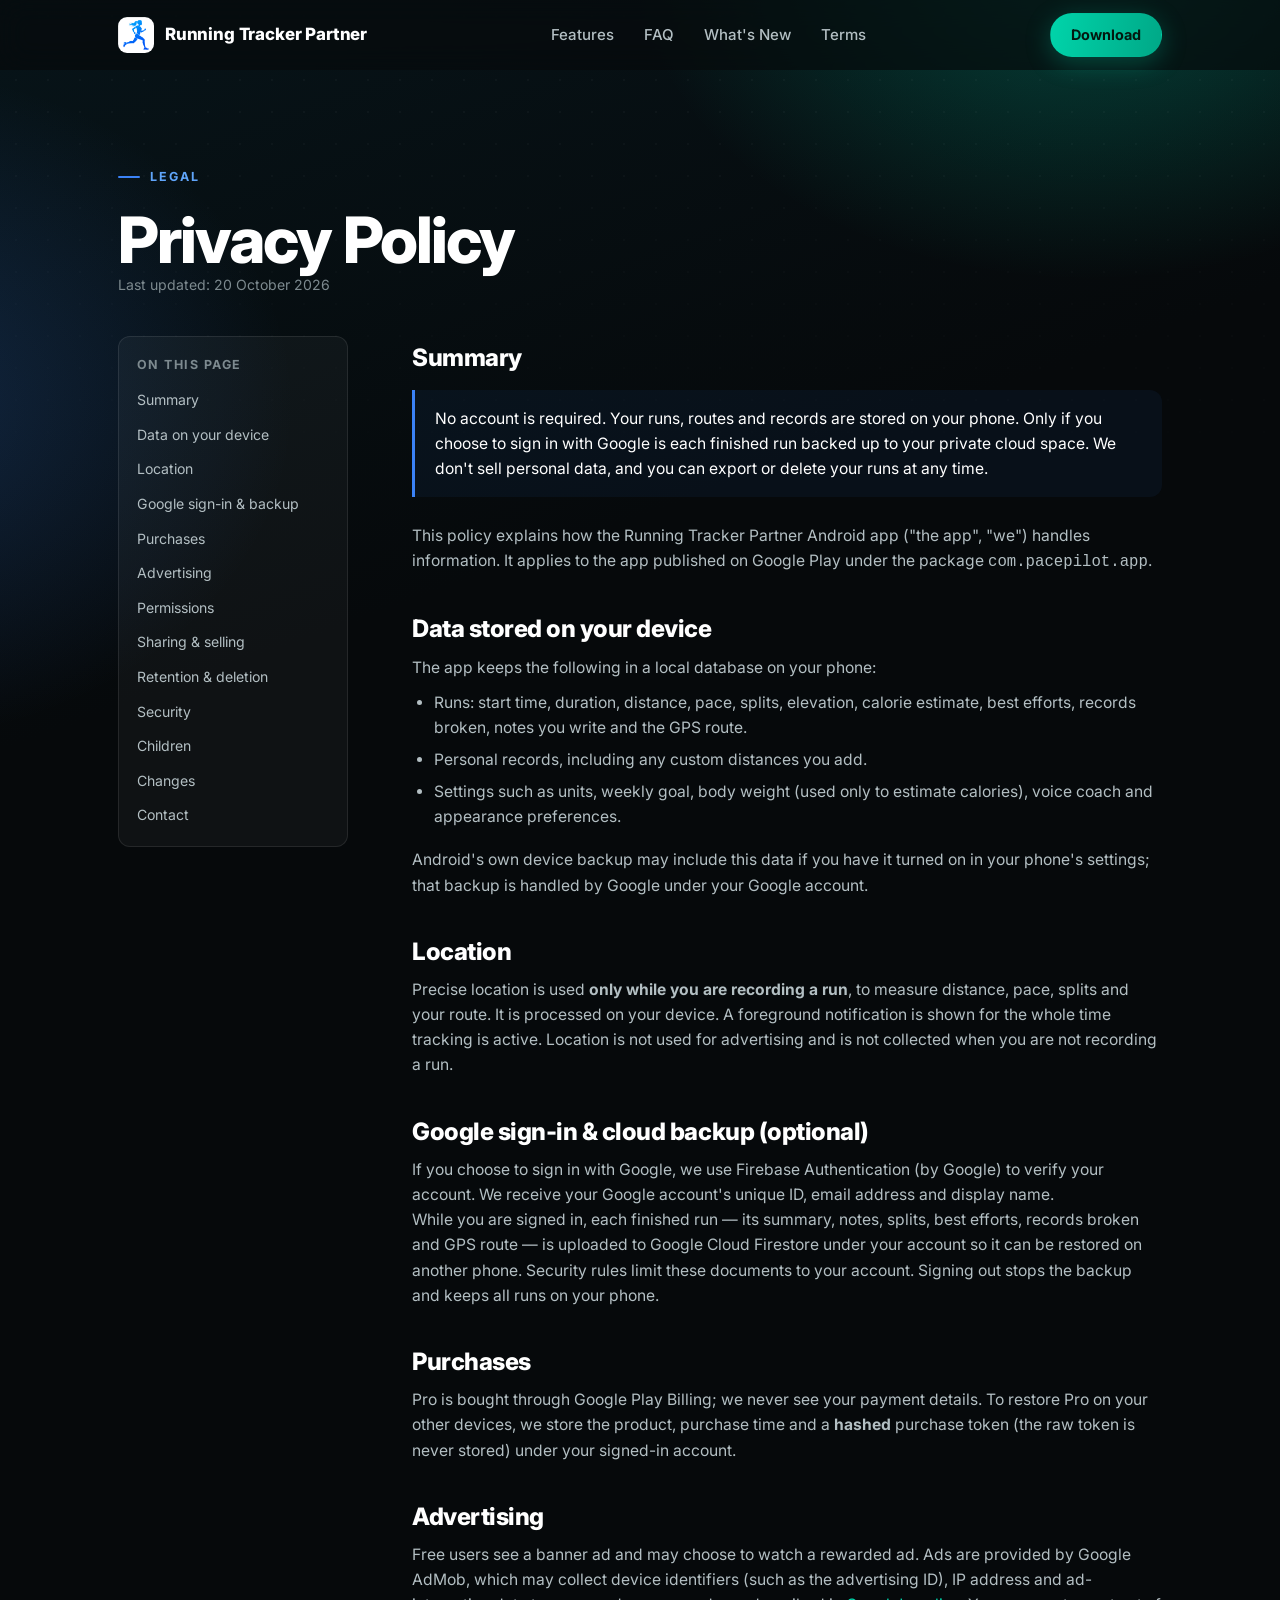
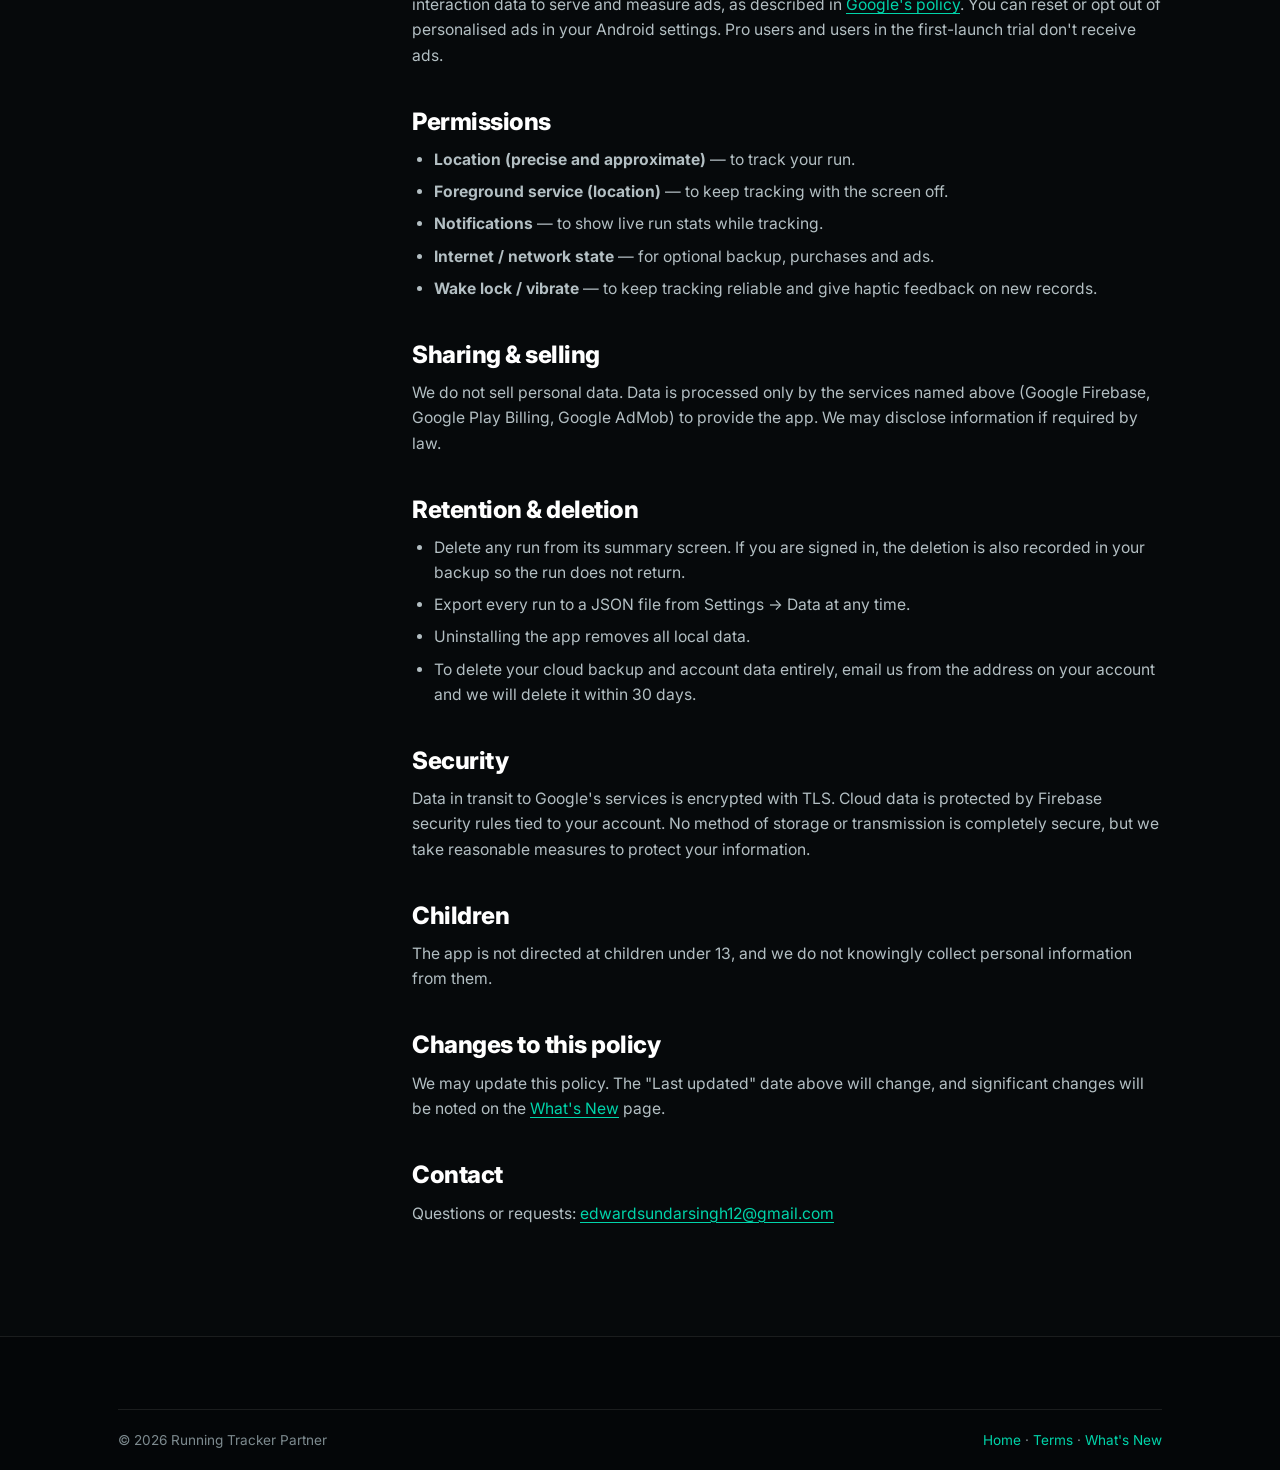
==== privacy.html @ bde1e21e "Add Running Tracker Partner website: home, what's new, privacy, terms Co-Authored-By: Claude Opus 5." ====
<!doctype html>
<html lang="en">
<head>
  <meta charset="utf-8">
  <meta name="viewport" content="width=device-width, initial-scale=1">
  <title>Privacy Policy — Running Tracker Partner</title>
  <meta name="description" content="How Running Tracker Partner handles your location, runs, account and advertising data.">
  <meta name="theme-color" content="#06090b">
  <meta property="og:title" content="Privacy Policy — Running Tracker Partner">
  <meta property="og:description" content="Runs stay on your phone. Cloud backup is optional. No data is sold.">
  <meta property="og:image" content="assets/app-1.jpg">
  <link rel="icon" href="assets/icon.png" type="image/png">
  <script>if (/[?&]inapp=1/.test(location.search)) document.documentElement.classList.add("inapp");</script>
  <link rel="preconnect" href="https://fonts.googleapis.com">
  <link rel="preconnect" href="https://fonts.gstatic.com" crossorigin>
  <link href="https://fonts.googleapis.com/css2?family=Inter:wght@400;500;600;700;800&display=swap" rel="stylesheet">
  <link rel="stylesheet" href="styles.css">
</head>
<body>

<header class="nav">
  <div class="container nav-inner">
    <a href="index.html" class="brand"><img src="assets/icon.png" alt="" width="36" height="36">Running Tracker Partner</a>
    <ul class="nav-links">
      <li><a href="index.html#features">Features</a></li>
      <li><a href="index.html#faq">FAQ</a></li>
      <li><a href="whats-new.html">What's New</a></li>
      <li><a href="terms.html">Terms</a></li>
    </ul>
    <div class="nav-cta">
      <a class="btn btn-primary btn-sm" href="https://play.google.com/store/apps/details?id=com.pacepilot.app" rel="noopener">Download</a>
      <button class="nav-toggle" aria-label="Open menu" aria-expanded="false">&#9776;</button>
    </div>
  </div>
</header>

<main>
  <section class="page-hero">
    <div class="container">
      <span class="eyebrow">Legal</span>
      <h1>Privacy Policy</h1>
      <p class="updated">Last updated: 20 October 2026</p>
    </div>
  </section>

  <div class="container legal-grid">
    <aside class="toc" aria-label="On this page">
      <h4>On this page</h4>
      <ul>
        <li><a href="#summary">Summary</a></li>
        <li><a href="#on-device">Data on your device</a></li>
        <li><a href="#location">Location</a></li>
        <li><a href="#account">Google sign-in &amp; backup</a></li>
        <li><a href="#purchases">Purchases</a></li>
        <li><a href="#ads">Advertising</a></li>
        <li><a href="#permissions">Permissions</a></li>
        <li><a href="#sharing">Sharing &amp; selling</a></li>
        <li><a href="#retention">Retention &amp; deletion</a></li>
        <li><a href="#security">Security</a></li>
        <li><a href="#children">Children</a></li>
        <li><a href="#changes">Changes</a></li>
        <li><a href="#contact">Contact</a></li>
      </ul>
    </aside>

    <article class="prose">
      <h2 id="summary">Summary</h2>
      <div class="callout">
        <p>No account is required. Your runs, routes and records are stored on your phone. Only if you choose to sign in with Google is each finished run backed up to your private cloud space. We don't sell personal data, and you can export or delete your runs at any time.</p>
      </div>
      <p>This policy explains how the Running Tracker Partner Android app ("the app", "we") handles information. It applies to the app published on Google Play under the package <code>com.pacepilot.app</code>.</p>

      <h2 id="on-device">Data stored on your device</h2>
      <p>The app keeps the following in a local database on your phone:</p>
      <ul>
        <li>Runs: start time, duration, distance, pace, splits, elevation, calorie estimate, best efforts, records broken, notes you write and the GPS route.</li>
        <li>Personal records, including any custom distances you add.</li>
        <li>Settings such as units, weekly goal, body weight (used only to estimate calories), voice coach and appearance preferences.</li>
      </ul>
      <p>Android's own device backup may include this data if you have it turned on in your phone's settings; that backup is handled by Google under your Google account.</p>

      <h2 id="location">Location</h2>
      <p>Precise location is used <b>only while you are recording a run</b>, to measure distance, pace, splits and your route. It is processed on your device. A foreground notification is shown for the whole time tracking is active. Location is not used for advertising and is not collected when you are not recording a run.</p>

      <h2 id="account">Google sign-in &amp; cloud backup (optional)</h2>
      <p>If you choose to sign in with Google, we use Firebase Authentication (by Google) to verify your account. We receive your Google account's unique ID, email address and display name.</p>
      <p>While you are signed in, each finished run — its summary, notes, splits, best efforts, records broken and GPS route — is uploaded to Google Cloud Firestore under your account so it can be restored on another phone. Security rules limit these documents to your account. Signing out stops the backup and keeps all runs on your phone.</p>

      <h2 id="purchases">Purchases</h2>
      <p>Pro is bought through Google Play Billing; we never see your payment details. To restore Pro on your other devices, we store the product, purchase time and a <b>hashed</b> purchase token (the raw token is never stored) under your signed-in account.</p>

      <h2 id="ads">Advertising</h2>
      <p>Free users see a banner ad and may choose to watch a rewarded ad. Ads are provided by Google AdMob, which may collect device identifiers (such as the advertising ID), IP address and ad-interaction data to serve and measure ads, as described in <a href="https://policies.google.com/technologies/partner-sites" rel="noopener">Google's policy</a>. You can reset or opt out of personalised ads in your Android settings. Pro users and users in the first-launch trial don't receive ads.</p>

      <h2 id="permissions">Permissions</h2>
      <ul>
        <li><b>Location (precise and approximate)</b> — to track your run.</li>
        <li><b>Foreground service (location)</b> — to keep tracking with the screen off.</li>
        <li><b>Notifications</b> — to show live run stats while tracking.</li>
        <li><b>Internet / network state</b> — for optional backup, purchases and ads.</li>
        <li><b>Wake lock / vibrate</b> — to keep tracking reliable and give haptic feedback on new records.</li>
      </ul>

      <h2 id="sharing">Sharing &amp; selling</h2>
      <p>We do not sell personal data. Data is processed only by the services named above (Google Firebase, Google Play Billing, Google AdMob) to provide the app. We may disclose information if required by law.</p>

      <h2 id="retention">Retention &amp; deletion</h2>
      <ul>
        <li>Delete any run from its summary screen. If you are signed in, the deletion is also recorded in your backup so the run does not return.</li>
        <li>Export every run to a JSON file from Settings → Data at any time.</li>
        <li>Uninstalling the app removes all local data.</li>
        <li>To delete your cloud backup and account data entirely, email us from the address on your account and we will delete it within 30 days.</li>
      </ul>

      <h2 id="security">Security</h2>
      <p>Data in transit to Google's services is encrypted with TLS. Cloud data is protected by Firebase security rules tied to your account. No method of storage or transmission is completely secure, but we take reasonable measures to protect your information.</p>

      <h2 id="children">Children</h2>
      <p>The app is not directed at children under 13, and we do not knowingly collect personal information from them.</p>

      <h2 id="changes">Changes to this policy</h2>
      <p>We may update this policy. The "Last updated" date above will change, and significant changes will be noted on the <a href="whats-new.html">What's New</a> page.</p>

      <h2 id="contact">Contact</h2>
      <p>Questions or requests: <a href="mailto:edwardsundarsingh12@gmail.com">edwardsundarsingh12@gmail.com</a></p>
    </article>
  </div>
</main>

<footer>
  <div class="container">
    <div class="foot-bottom">
      <span>&copy; <span data-year>2026</span> Running Tracker Partner</span>
      <span><a href="index.html">Home</a> · <a href="terms.html">Terms</a> · <a href="whats-new.html">What's New</a></span>
    </div>
  </div>
</footer>

<script src="app.js"></script>
</body>
</html>
---- styles.css ----
/* ============================================================
   Running Tracker Partner (PacePilot) — marketing site
   Dark theme · Golden (#00D4AA) primary · Royal purple (#3B82F6) accent
   ============================================================ */

:root {
  --bg: #06090b;
  --bg-2: #071419;
  --card: rgba(255, 255, 255, 0.04);
  --card-hover: rgba(255, 255, 255, 0.06);
  --border: rgba(255, 255, 255, 0.09);
  --border-hover: rgba(255, 255, 255, 0.16);

  --text: #ffffff;
  --muted: #b3bfc3;
  --faint: #7d8a8f;

  --primary: #00D4AA;
  --primary-deep: #00A887;
  --accent: #3B82F6;
  --accent-soft: #60A5FA;

  --glow-primary: rgba(0, 212, 170, 0.28);
  --glow-accent: rgba(59, 130, 246, 0.22);

  --radius: 18px;
  --radius-sm: 12px;
  --radius-lg: 28px;
  --maxw: 1140px;
  --gutter: clamp(20px, 5vw, 48px);
  --nav-h: 70px;
  --ease: cubic-bezier(0.22, 1, 0.36, 1);
}

* { margin: 0; padding: 0; box-sizing: border-box; }

html { scroll-behavior: smooth; }

body {
  font-family: "Inter", -apple-system, BlinkMacSystemFont, "Segoe UI", Roboto, sans-serif;
  background: var(--bg);
  color: var(--text);
  line-height: 1.6;
  overflow-x: hidden;
}

/* Ambient background: two brand glows over a dark gradient + faint dot grid */
body::before {
  content: "";
  position: fixed;
  inset: 0;
  z-index: -2;
  background:
    radial-gradient(700px 500px at 85% -5%, var(--glow-primary), transparent 65%),
    radial-gradient(650px 520px at -10% 45%, var(--glow-accent), transparent 65%),
    linear-gradient(160deg, var(--bg-2), var(--bg) 55%);
}
body::after {
  content: "";
  position: fixed;
  inset: 0;
  z-index: -1;
  background-image: radial-gradient(rgba(255, 255, 255, 0.055) 1px, transparent 1px);
  background-size: 32px 32px;
  -webkit-mask-image: linear-gradient(to bottom, rgba(0,0,0,.7), transparent 60%);
  mask-image: linear-gradient(to bottom, rgba(0,0,0,.7), transparent 60%);
  pointer-events: none;
}

img { max-width: 100%; display: block; }
a { color: var(--primary); text-decoration: none; }
a:focus-visible, button:focus-visible, summary:focus-visible {
  outline: 2px solid var(--accent);
  outline-offset: 3px;
  border-radius: 4px;
}

.container { max-width: var(--maxw); margin-inline: auto; padding-inline: var(--gutter); }

section { padding-block: clamp(64px, 9vw, 120px); }

/* ---------- Typography ---------- */
h1 {
  font-size: clamp(2.3rem, 6vw, 4rem);
  font-weight: 800;
  letter-spacing: -0.03em;
  line-height: 1.08;
}
h2 {
  font-size: clamp(1.9rem, 4.5vw, 2.9rem);
  font-weight: 800;
  letter-spacing: -0.02em;
  line-height: 1.15;
  margin-bottom: 14px;
}
h3 { font-size: 1.12rem; font-weight: 700; }
.lead {
  font-size: clamp(1.05rem, 2vw, 1.22rem);
  color: var(--muted);
  max-width: 640px;
}
.grad {
  background: linear-gradient(100deg, var(--primary), var(--accent-soft));
  -webkit-background-clip: text;
  background-clip: text;
  color: transparent;
}
.eyebrow {
  display: inline-flex;
  align-items: center;
  gap: 10px;
  text-transform: uppercase;
  font-size: 0.78rem;
  font-weight: 700;
  letter-spacing: 0.16em;
  color: var(--accent-soft);
  margin-bottom: 18px;
}
.eyebrow::before {
  content: "";
  width: 22px;
  height: 2px;
  background: var(--accent);
  border-radius: 2px;
}
.section-head { max-width: 720px; margin-bottom: clamp(28px, 5vw, 56px); }

/* ---------- Nav ---------- */
.nav {
  position: sticky;
  top: 0;
  z-index: 50;
  height: var(--nav-h);
  backdrop-filter: blur(14px);
  -webkit-backdrop-filter: blur(14px);
  background: rgba(6, 10, 12, 0.7);
  border-bottom: 1px solid transparent;
  transition: border-color 0.3s var(--ease), box-shadow 0.3s var(--ease);
}
.nav.scrolled {
  border-bottom-color: var(--border);
  box-shadow: 0 8px 30px rgba(0, 0, 0, 0.45);
}
.nav-inner {
  height: var(--nav-h);
  display: flex;
  align-items: center;
  justify-content: space-between;
  gap: 18px;
}
.brand {
  display: flex;
  align-items: center;
  gap: 11px;
  font-weight: 800;
  font-size: 1.06rem;
  color: var(--text);
  letter-spacing: -0.01em;
}
.brand img { width: 36px; height: 36px; border-radius: 9px; }
.nav-links {
  display: flex;
  gap: clamp(14px, 2.4vw, 30px);
  list-style: none;
}
.nav-links a {
  color: var(--muted);
  font-size: 0.94rem;
  font-weight: 500;
  transition: color 0.2s;
}
.nav-links a:hover { color: var(--text); }
.nav-cta { display: flex; align-items: center; gap: 12px; }

.nav-toggle {
  display: none;
  background: none;
  border: 1px solid var(--border);
  border-radius: 10px;
  width: 42px;
  height: 42px;
  cursor: pointer;
  color: var(--text);
  font-size: 1.2rem;
  line-height: 1;
}

/* ---------- Buttons ---------- */
.btn {
  display: inline-flex;
  align-items: center;
  justify-content: center;
  gap: 9px;
  padding: 13px 26px;
  border-radius: 999px;
  font-weight: 700;
  font-size: 0.98rem;
  border: 1px solid transparent;
  cursor: pointer;
  transition: transform 0.25s var(--ease), box-shadow 0.25s var(--ease), background 0.25s;
}
.btn-primary {
  background: linear-gradient(100deg, var(--primary), var(--primary-deep));
  color: #03170f;
  box-shadow: 0 6px 26px var(--glow-primary);
}
.btn-primary:hover {
  transform: translateY(-2px);
  box-shadow: 0 10px 40px rgba(0, 212, 170, 0.42);
}
.btn-ghost {
  background: var(--card);
  border-color: var(--border);
  color: var(--text);
}
.btn-ghost:hover { background: var(--card-hover); border-color: var(--border-hover); }
.btn-sm { padding: 9px 20px; font-size: 0.9rem; }

.store-badges { display: flex; flex-wrap: wrap; gap: 14px; align-items: center; }
.store-badges img { height: 56px; width: auto; transition: transform 0.25s var(--ease); }
.store-badges a:hover img { transform: translateY(-2px); }

/* ---------- Hero ---------- */
.hero {
  padding-block: clamp(56px, 8vw, 110px) clamp(70px, 9vw, 130px);
}
.hero-grid {
  display: grid;
  grid-template-columns: 1.05fr 0.95fr;
  gap: clamp(32px, 5vw, 64px);
  align-items: center;
}
.hero-copy .app-badge {
  display: inline-flex;
  align-items: center;
  gap: 10px;
  padding: 7px 15px 7px 8px;
  border: 1px solid var(--border);
  border-radius: 999px;
  background: var(--card);
  font-size: 0.85rem;
  font-weight: 600;
  color: var(--muted);
  margin-bottom: 24px;
}
.hero-copy .app-badge img { width: 26px; height: 26px; border-radius: 7px; }
.hero-copy .lead { margin: 22px 0 30px; }
.hero-actions { display: flex; flex-wrap: wrap; gap: 16px; align-items: center; margin-bottom: 38px; }

.stats {
  display: flex;
  gap: clamp(22px, 4vw, 48px);
  flex-wrap: wrap;
}
.stat b {
  display: block;
  font-size: 1.5rem;
  font-weight: 800;
  letter-spacing: -0.02em;
  color: var(--primary);
}
.stat span { font-size: 0.85rem; color: var(--faint); }

/* Phone mockups */
.hero-visual { position: relative; display: flex; justify-content: center; min-height: 420px; }
.hero-visual::after {
  content: "";
  position: absolute;
  inset: 8% 4%;
  background: radial-gradient(closest-side, var(--glow-primary), transparent 72%);
  filter: blur(30px);
  z-index: -1;
}
.phone {
  width: clamp(190px, 22vw, 260px);
  border-radius: 30px;
  border: 1px solid var(--border-hover);
  box-shadow: 0 24px 70px rgba(0, 0, 0, 0.65);
  background: #000;
  overflow: hidden;
}
.phone img { width: 100%; height: auto; }
.phone.front {
  position: relative;
  z-index: 2;
  animation: float 6s ease-in-out infinite;
}
.phone.behind {
  position: absolute;
  top: 7%;
  opacity: 0.55;
  filter: saturate(0.85) brightness(0.8);
}
.phone.behind.left { transform: rotate(-9deg) translateX(-72%); }
.phone.behind.right { transform: rotate(9deg) translateX(72%); }

@keyframes float {
  0%, 100% { transform: translateY(0); }
  50% { transform: translateY(-16px); }
}

/* ---------- Feature cards ---------- */
.cards {
  display: grid;
  grid-template-columns: repeat(auto-fit, minmax(248px, 1fr));
  gap: 18px;
}
.card {
  background: var(--card);
  border: 1px solid var(--border);
  border-radius: var(--radius);
  padding: 26px 24px;
  transition: background 0.3s, border-color 0.3s, transform 0.3s var(--ease);
}
.card:hover {
  background: var(--card-hover);
  border-color: var(--border-hover);
  transform: translateY(-4px);
}
.card .icon {
  width: 46px;
  height: 46px;
  border-radius: 13px;
  display: grid;
  place-items: center;
  margin-bottom: 18px;
  background: linear-gradient(135deg, rgba(0, 212, 170, 0.22), rgba(0, 168, 135, 0.1));
  color: var(--primary);
}
.card:nth-child(even) .icon {
  background: linear-gradient(135deg, rgba(59, 130, 246, 0.16), rgba(59, 130, 246, 0.05));
  color: var(--accent-soft);
}
.card .icon svg { width: 24px; height: 24px; }
.card p { color: var(--muted); font-size: 0.95rem; margin-top: 8px; }

/* ---------- Workflow ---------- */
.steps { counter-reset: step; display: grid; gap: 16px; max-width: 780px; }
.step {
  counter-increment: step;
  display: flex;
  gap: 20px;
  align-items: flex-start;
  background: var(--card);
  border: 1px solid var(--border);
  border-radius: var(--radius);
  padding: 22px 24px;
}
.step::before {
  content: counter(step, decimal-leading-zero);
  font-weight: 800;
  font-size: 1.05rem;
  color: var(--accent-soft);
  border: 1px solid rgba(59, 130, 246, 0.35);
  background: rgba(59, 130, 246, 0.07);
  border-radius: 11px;
  min-width: 44px;
  height: 44px;
  display: grid;
  place-items: center;
}
.step p { color: var(--muted); font-size: 0.95rem; margin-top: 4px; }

/* ---------- Benefits ---------- */
.benefits {
  display: grid;
  grid-template-columns: repeat(auto-fit, minmax(280px, 1fr));
  gap: 14px 28px;
}
.benefit {
  display: flex;
  gap: 14px;
  align-items: flex-start;
  padding: 14px 4px;
}
.benefit .check {
  flex: none;
  width: 26px;
  height: 26px;
  margin-top: 2px;
  border-radius: 999px;
  display: grid;
  place-items: center;
  background: rgba(59, 130, 246, 0.1);
  color: var(--accent-soft);
}
.benefit .check svg { width: 15px; height: 15px; }
.benefit p { color: var(--muted); font-size: 0.94rem; margin-top: 2px; }

/* ---------- Screenshots carousel ---------- */
.carousel-wrap { position: relative; }
.carousel {
  display: flex;
  gap: 22px;
  overflow-x: auto;
  scroll-snap-type: x mandatory;
  padding: 10px 4px 26px;
  scrollbar-width: thin;
  scrollbar-color: var(--primary-deep) transparent;
}
.shot {
  flex: 0 0 auto;
  width: clamp(220px, 26vw, 290px);
  scroll-snap-align: start;
}
.shot .phone { width: 100%; animation: none; }
.shot figcaption {
  margin-top: 12px;
  text-align: center;
  font-size: 0.88rem;
  color: var(--faint);
}
.car-btns { display: flex; gap: 10px; justify-content: flex-end; margin-top: 6px; }
.car-btn {
  width: 46px;
  height: 46px;
  border-radius: 999px;
  border: 1px solid var(--border);
  background: var(--card);
  color: var(--text);
  font-size: 1.15rem;
  cursor: pointer;
  transition: background 0.2s, border-color 0.2s;
}
.car-btn:hover { background: var(--card-hover); border-color: var(--border-hover); }

/* ---------- FAQ ---------- */
.faq { max-width: 780px; }
.faq details {
  background: var(--card);
  border: 1px solid var(--border);
  border-radius: var(--radius-sm);
  margin-bottom: 12px;
  overflow: hidden;
}
.faq summary {
  list-style: none;
  cursor: pointer;
  display: flex;
  justify-content: space-between;
  align-items: center;
  gap: 16px;
  padding: 18px 20px;
  font-weight: 600;
}
.faq summary::-webkit-details-marker { display: none; }
.faq .plus {
  flex: none;
  position: relative;
  width: 18px;
  height: 18px;
  color: var(--primary);
}
.faq .plus::before,
.faq .plus::after {
  content: "";
  position: absolute;
  inset: 0;
  margin: auto;
  background: currentColor;
  border-radius: 2px;
  transition: transform 0.3s var(--ease);
}
.faq .plus::before { width: 16px; height: 2px; }
.faq .plus::after { width: 2px; height: 16px; }
.faq details[open] .plus::after { transform: rotate(90deg); }
.faq details p { padding: 0 20px 20px; color: var(--muted); font-size: 0.95rem; }

/* ---------- CTA band ---------- */
.cta-band {
  position: relative;
  overflow: hidden;
  border-radius: var(--radius-lg);
  border: 1px solid rgba(0, 212, 170, 0.3);
  background: linear-gradient(120deg, rgba(0, 212, 170, 0.13), rgba(59, 130, 246, 0.07));
  padding: clamp(44px, 7vw, 80px) clamp(24px, 6vw, 72px);
  text-align: center;
}
.cta-band::after {
  content: "";
  position: absolute;
  inset: -40%;
  background: radial-gradient(closest-side, var(--glow-primary), transparent 70%);
  filter: blur(48px);
  z-index: -1;
}
.cta-band .lead { margin: 12px auto 30px; }
.cta-band .store-badges { justify-content: center; }

/* ---------- Footer ---------- */
footer {
  border-top: 1px solid var(--border);
  padding: clamp(44px, 6vw, 72px) 0 0;
  background: rgba(0, 0, 0, 0.25);
}
.foot-grid {
  display: grid;
  grid-template-columns: 1.4fr 1fr 1fr;
  gap: clamp(28px, 5vw, 64px);
  padding-bottom: 44px;
}
.foot-grid h4 {
  font-size: 0.82rem;
  text-transform: uppercase;
  letter-spacing: 0.12em;
  color: var(--faint);
  margin-bottom: 16px;
}
.foot-grid ul { list-style: none; display: grid; gap: 10px; }
.foot-grid a { color: var(--muted); font-size: 0.94rem; }
.foot-grid a:hover { color: var(--text); }
.foot-brand p { color: var(--faint); font-size: 0.92rem; max-width: 320px; margin: 14px 0 20px; }
.foot-bottom {
  border-top: 1px solid var(--border);
  padding: 20px 0;
  display: flex;
  flex-wrap: wrap;
  gap: 10px;
  justify-content: space-between;
  color: var(--faint);
  font-size: 0.85rem;
}

/* ---------- Legal pages ---------- */
.page-hero { padding-block: clamp(48px, 7vw, 90px) clamp(24px, 4vw, 40px); }
.legal-grid {
  display: grid;
  grid-template-columns: 230px 1fr;
  gap: clamp(28px, 5vw, 64px);
  align-items: start;
  padding-bottom: clamp(64px, 9vw, 110px);
}
.toc {
  position: sticky;
  top: calc(var(--nav-h) + 24px);
  border: 1px solid var(--border);
  border-radius: var(--radius-sm);
  background: var(--card);
  padding: 18px;
}
.toc h4 {
  font-size: 0.78rem;
  text-transform: uppercase;
  letter-spacing: 0.12em;
  color: var(--faint);
  margin-bottom: 12px;
}
.toc ul { list-style: none; display: grid; gap: 9px; }
.toc a { color: var(--muted); font-size: 0.88rem; }
.toc a:hover { color: var(--primary); }
.prose { max-width: 820px; }
.prose h2 { font-size: 1.5rem; margin: 40px 0 12px; scroll-margin-top: calc(var(--nav-h) + 20px); }
.prose h2:first-of-type { margin-top: 8px; }
.prose p, .prose li { color: var(--muted); font-size: 0.98rem; }
.prose ul { padding-left: 22px; margin: 10px 0 18px; }
.prose li { margin-bottom: 7px; }
.prose a { text-decoration: underline; text-underline-offset: 3px; }
.callout {
  border-left: 3px solid var(--accent);
  background: rgba(59, 130, 246, 0.06);
  border-radius: 0 var(--radius-sm) var(--radius-sm) 0;
  padding: 16px 20px;
  margin: 18px 0 26px;
}
.callout p { color: var(--text); }
.updated { color: var(--faint); font-size: 0.88rem; }

/* ---------- Changelog ---------- */
.log-search {
  width: 100%;
  max-width: 420px;
  padding: 13px 18px;
  border-radius: 999px;
  border: 1px solid var(--border);
  background: var(--card);
  color: var(--text);
  font-size: 0.95rem;
  margin-bottom: 40px;
}
.log-search::placeholder { color: var(--faint); }
.log-search:focus { outline: 2px solid var(--primary-deep); }

.timeline { position: relative; max-width: 820px; padding-left: 34px; }
.timeline::before {
  content: "";
  position: absolute;
  left: 8px;
  top: 6px;
  bottom: 6px;
  width: 2px;
  background: linear-gradient(to bottom, var(--primary), rgba(59, 130, 246, 0.35));
  border-radius: 2px;
}
.release { position: relative; margin-bottom: 38px; }
.release::before {
  content: "";
  position: absolute;
  left: -33px;
  top: 8px;
  width: 16px;
  height: 16px;
  border-radius: 999px;
  background: var(--primary);
  box-shadow: 0 0 0 5px rgba(0, 212, 170, 0.14);
}
.release.feature::before {
  background: var(--accent);
  box-shadow: 0 0 0 5px rgba(59, 130, 246, 0.14);
}
.release-head {
  display: flex;
  flex-wrap: wrap;
  align-items: center;
  gap: 12px;
  margin-bottom: 12px;
}
.release-head h3 { font-size: 1.25rem; }
.tag {
  font-size: 0.72rem;
  font-weight: 700;
  letter-spacing: 0.08em;
  text-transform: uppercase;
  padding: 4px 11px;
  border-radius: 999px;
}
.tag.new { background: rgba(59, 130, 246, 0.12); color: var(--accent-soft); }
.tag.improved { background: rgba(0, 212, 170, 0.14); color: var(--primary); }
.tag.fixed { background: rgba(255, 255, 255, 0.08); color: var(--muted); }
.release-date { color: var(--faint); font-size: 0.88rem; }
.release-body {
  background: var(--card);
  border: 1px solid var(--border);
  border-radius: var(--radius);
  padding: 22px 24px;
}
.release-body ul { list-style: disc; padding-left: 20px; display: grid; gap: 8px; }
.release-body li { color: var(--muted); font-size: 0.95rem; }
.release-body li b { color: var(--text); font-weight: 600; }
.no-results { display: none; color: var(--faint); padding: 18px 0; }

/* ---------- Reveal on scroll ---------- */
.reveal { opacity: 0; transform: translateY(26px); transition: opacity 0.7s var(--ease), transform 0.7s var(--ease); }
.reveal.in { opacity: 1; transform: none; }
.d1 { transition-delay: 0.08s; }
.d2 { transition-delay: 0.16s; }
.d3 { transition-delay: 0.24s; }

@media (prefers-reduced-motion: reduce) {
  html { scroll-behavior: auto; }
  .reveal { opacity: 1; transform: none; transition: none; }
  .phone.front { animation: none; }
  * { transition-duration: 0.01ms !important; animation-duration: 0.01ms !important; }
}

/* ---------- Responsive ---------- */
@media (max-width: 960px) {
  .hero-grid { grid-template-columns: 1fr; }
  .hero-visual { min-height: 380px; margin-top: 14px; }
  .phone.behind.left { transform: rotate(-9deg) translateX(-58%); }
  .phone.behind.right { transform: rotate(9deg) translateX(58%); }
  .foot-grid { grid-template-columns: 1fr 1fr; }
}

@media (max-width: 820px) {
  .nav-links {
    position: absolute;
    top: var(--nav-h);
    left: 0;
    right: 0;
    flex-direction: column;
    gap: 0;
    background: rgba(6, 10, 12, 0.97);
    border-bottom: 1px solid var(--border);
    display: none;
    padding: 10px 0;
  }
  .nav-links.open { display: flex; }
  .nav-links a { display: block; padding: 13px var(--gutter); }
  .nav-toggle { display: block; }
  .legal-grid { grid-template-columns: 1fr; }
  .toc { display: none; }
}

@media (max-width: 480px) {
  .foot-grid { grid-template-columns: 1fr; }
  .stats { gap: 18px; }
  .store-badges img { height: 50px; }
}

/* ---------- In-app WebView mode (?inapp=1): the app supplies its own top bar ---------- */
.inapp .nav,
.inapp footer { display: none; }
.inapp .page-hero { padding-top: 28px; }
.inapp .toc { top: 24px; }
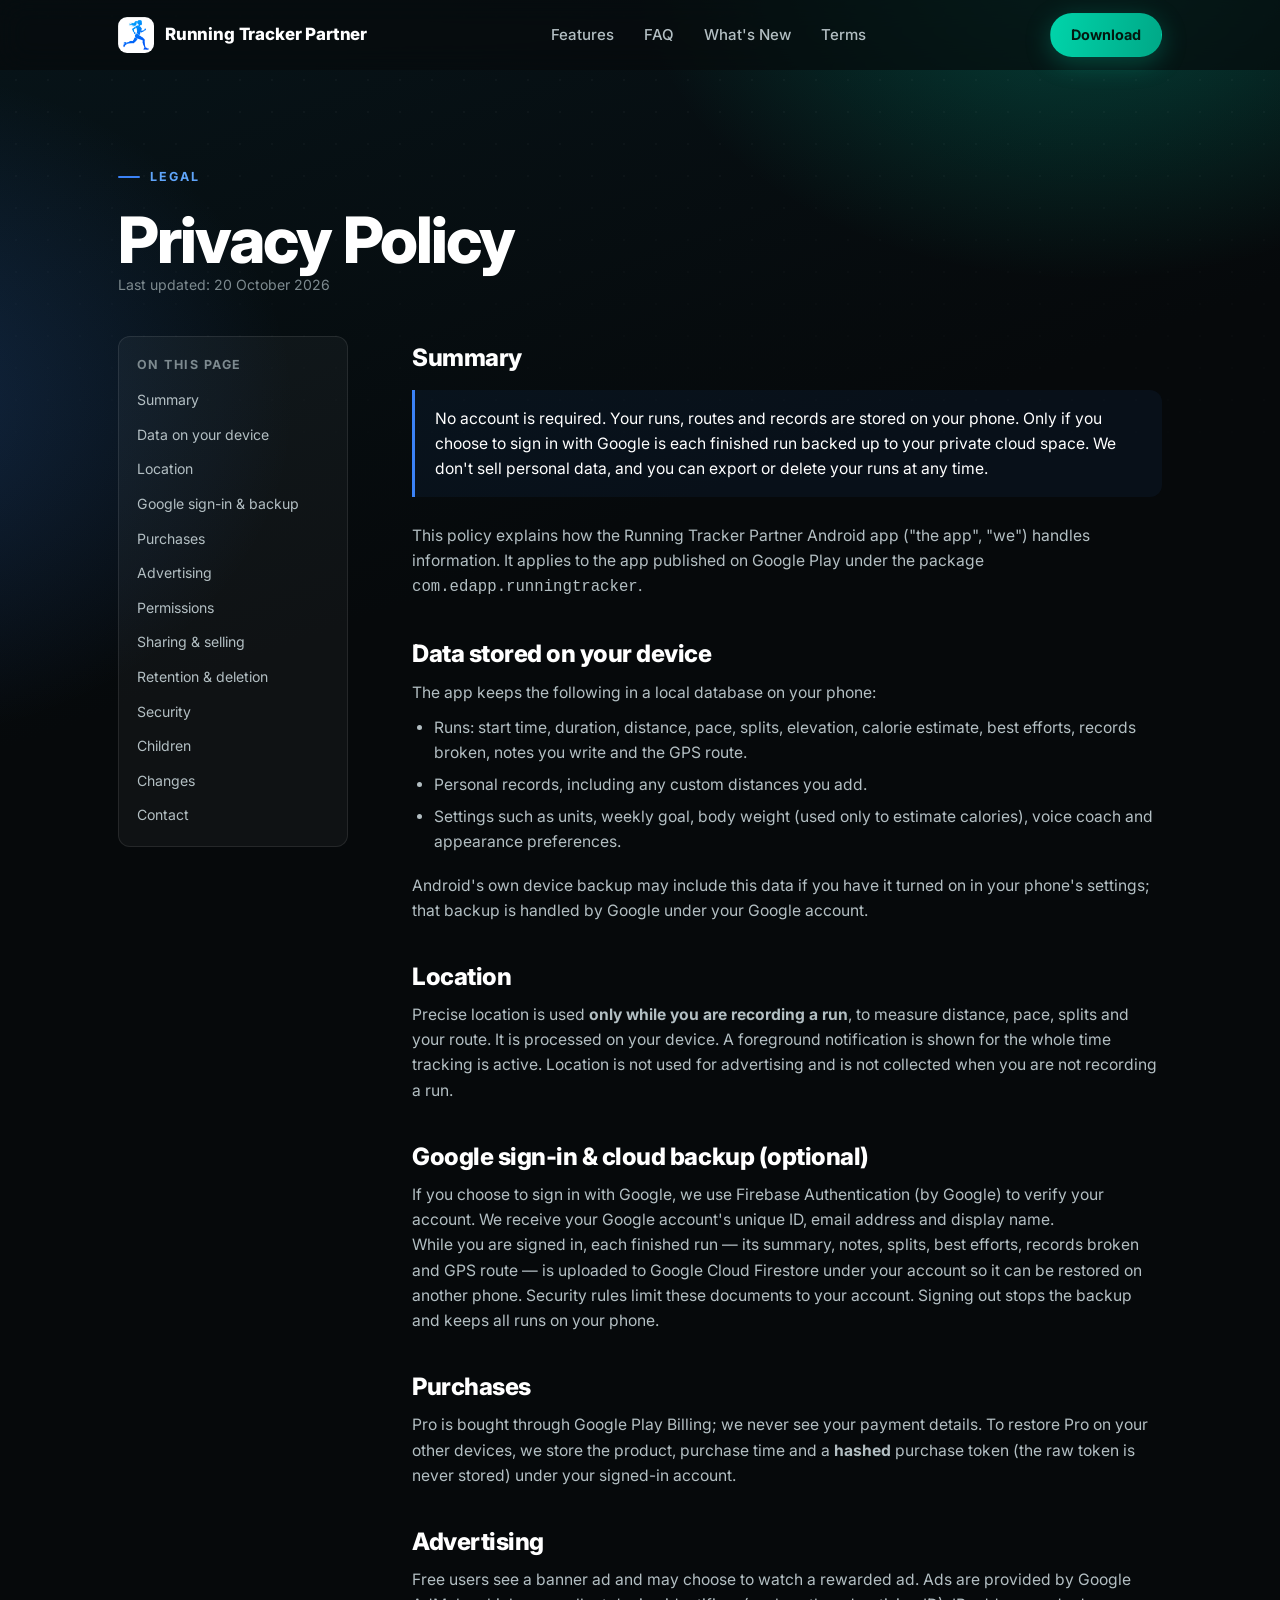
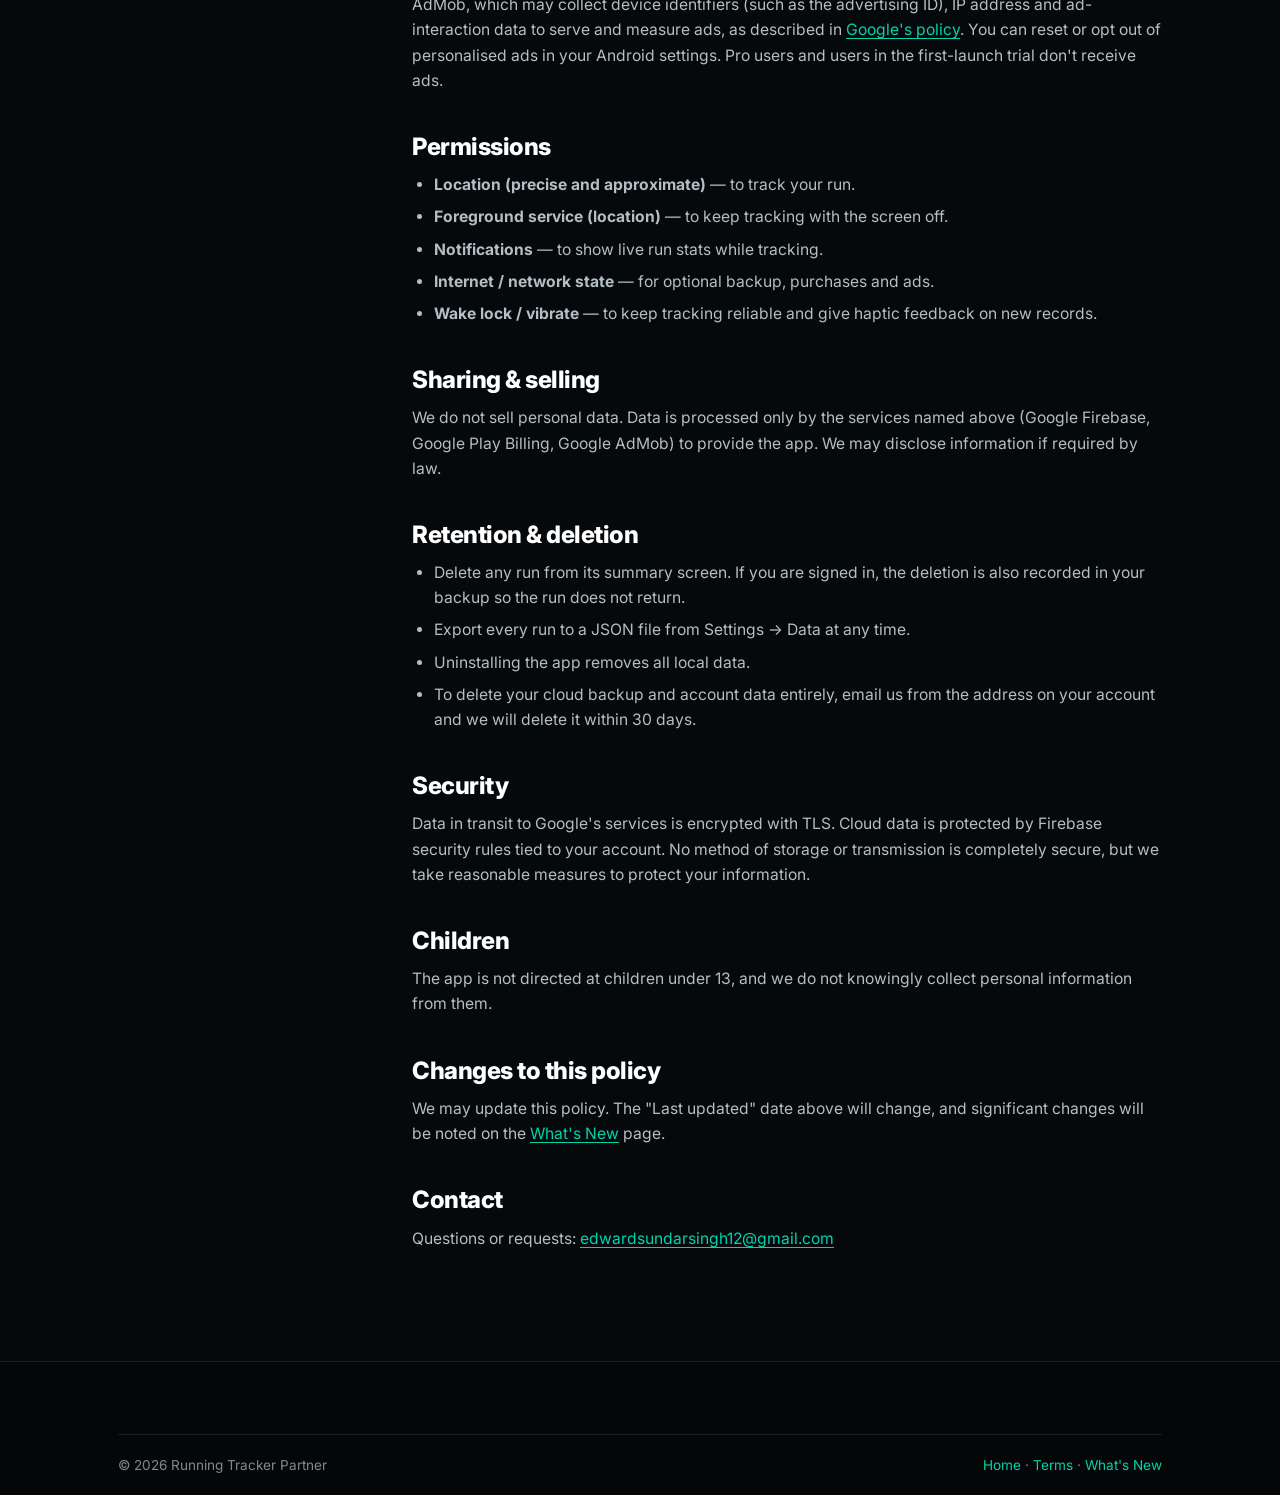
==== commit 44f9e1af: "Point Play links and policy to new package com.edapp.runningtracker Co-Authored-By: Claude Opus 5.5 " ====
--- a/privacy.html
+++ b/privacy.html
@@ -28,7 +28,7 @@
       <li><a href="terms.html">Terms</a></li>
     </ul>
     <div class="nav-cta">
-      <a class="btn btn-primary btn-sm" href="https://play.google.com/store/apps/details?id=com.pacepilot.app" rel="noopener">Download</a>
+      <a class="btn btn-primary btn-sm" href="https://play.google.com/store/apps/details?id=com.edapp.runningtracker" rel="noopener">Download</a>
       <button class="nav-toggle" aria-label="Open menu" aria-expanded="false">&#9776;</button>
     </div>
   </div>
@@ -68,7 +68,7 @@
       <div class="callout">
         <p>No account is required. Your runs, routes and records are stored on your phone. Only if you choose to sign in with Google is each finished run backed up to your private cloud space. We don't sell personal data, and you can export or delete your runs at any time.</p>
       </div>
-      <p>This policy explains how the Running Tracker Partner Android app ("the app", "we") handles information. It applies to the app published on Google Play under the package <code>com.pacepilot.app</code>.</p>
+      <p>This policy explains how the Running Tracker Partner Android app ("the app", "we") handles information. It applies to the app published on Google Play under the package <code>com.edapp.runningtracker</code>.</p>
 
       <h2 id="on-device">Data stored on your device</h2>
       <p>The app keeps the following in a local database on your phone:</p>
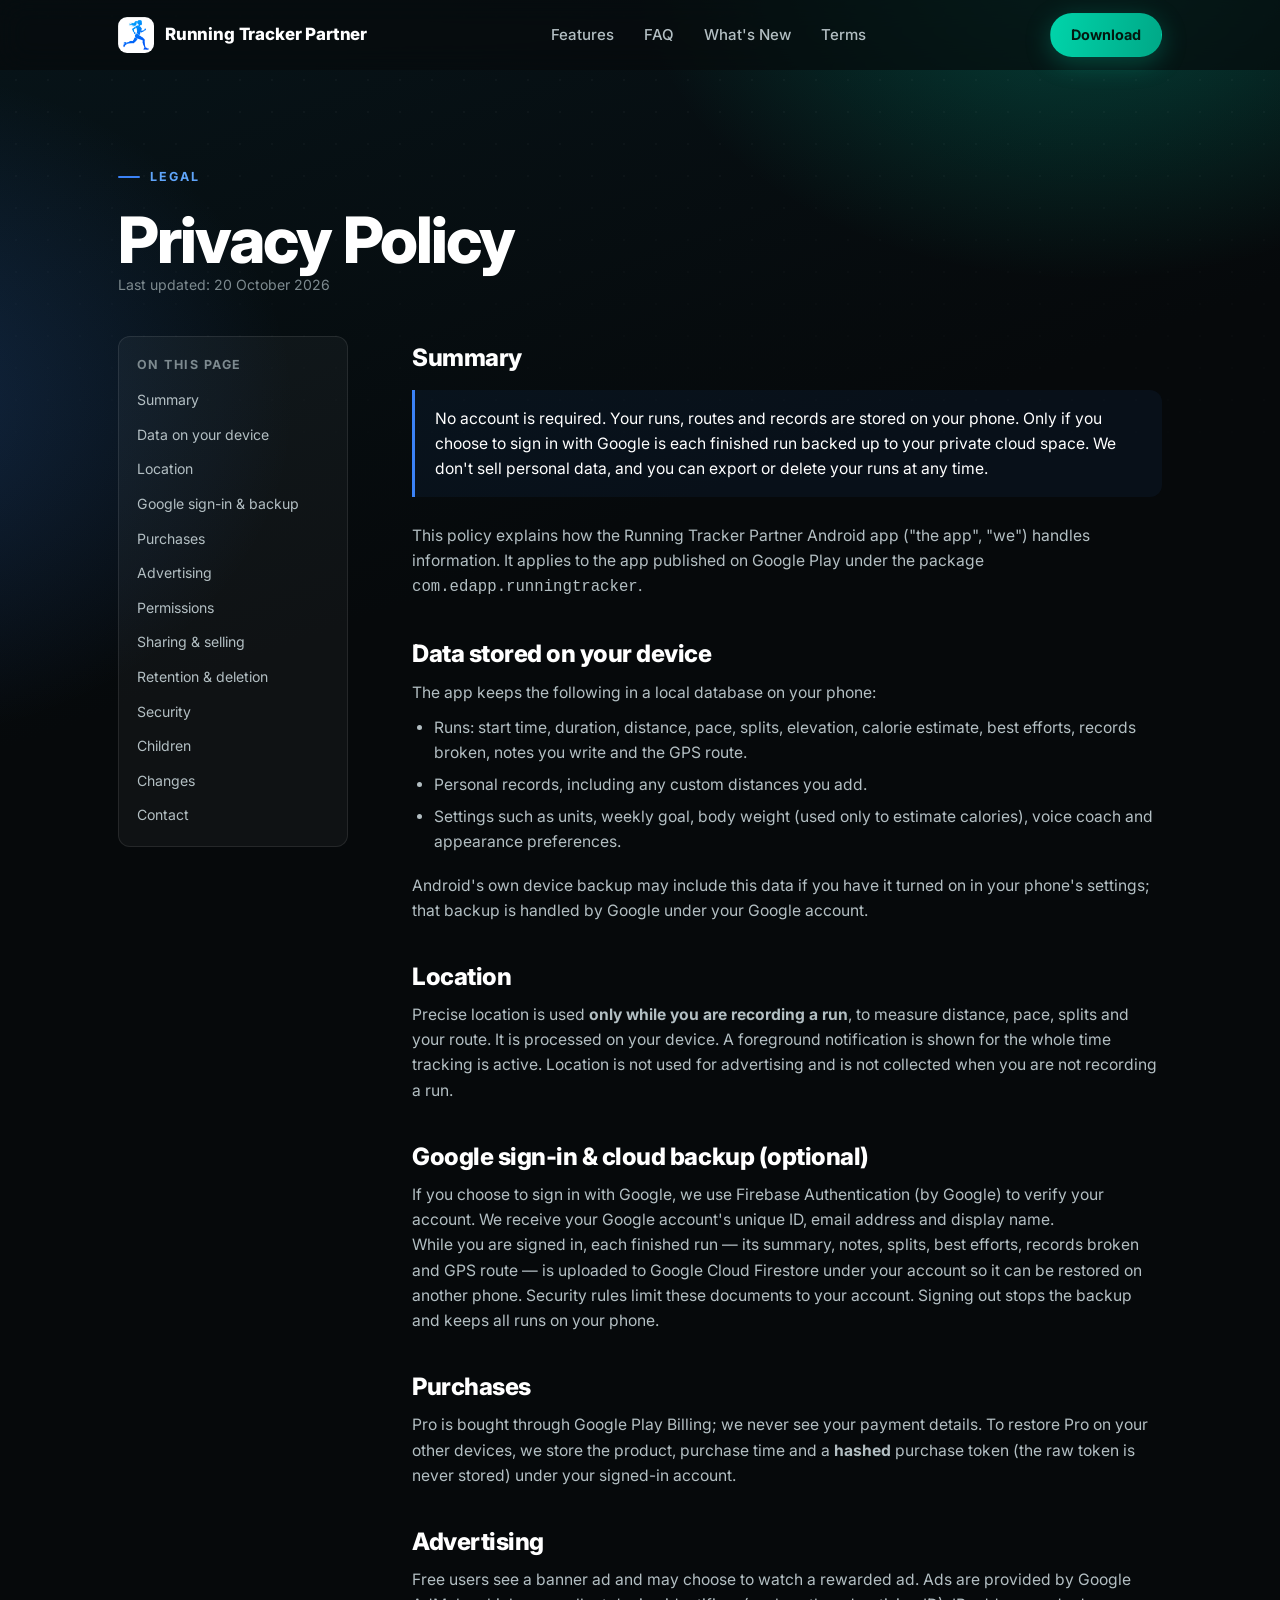
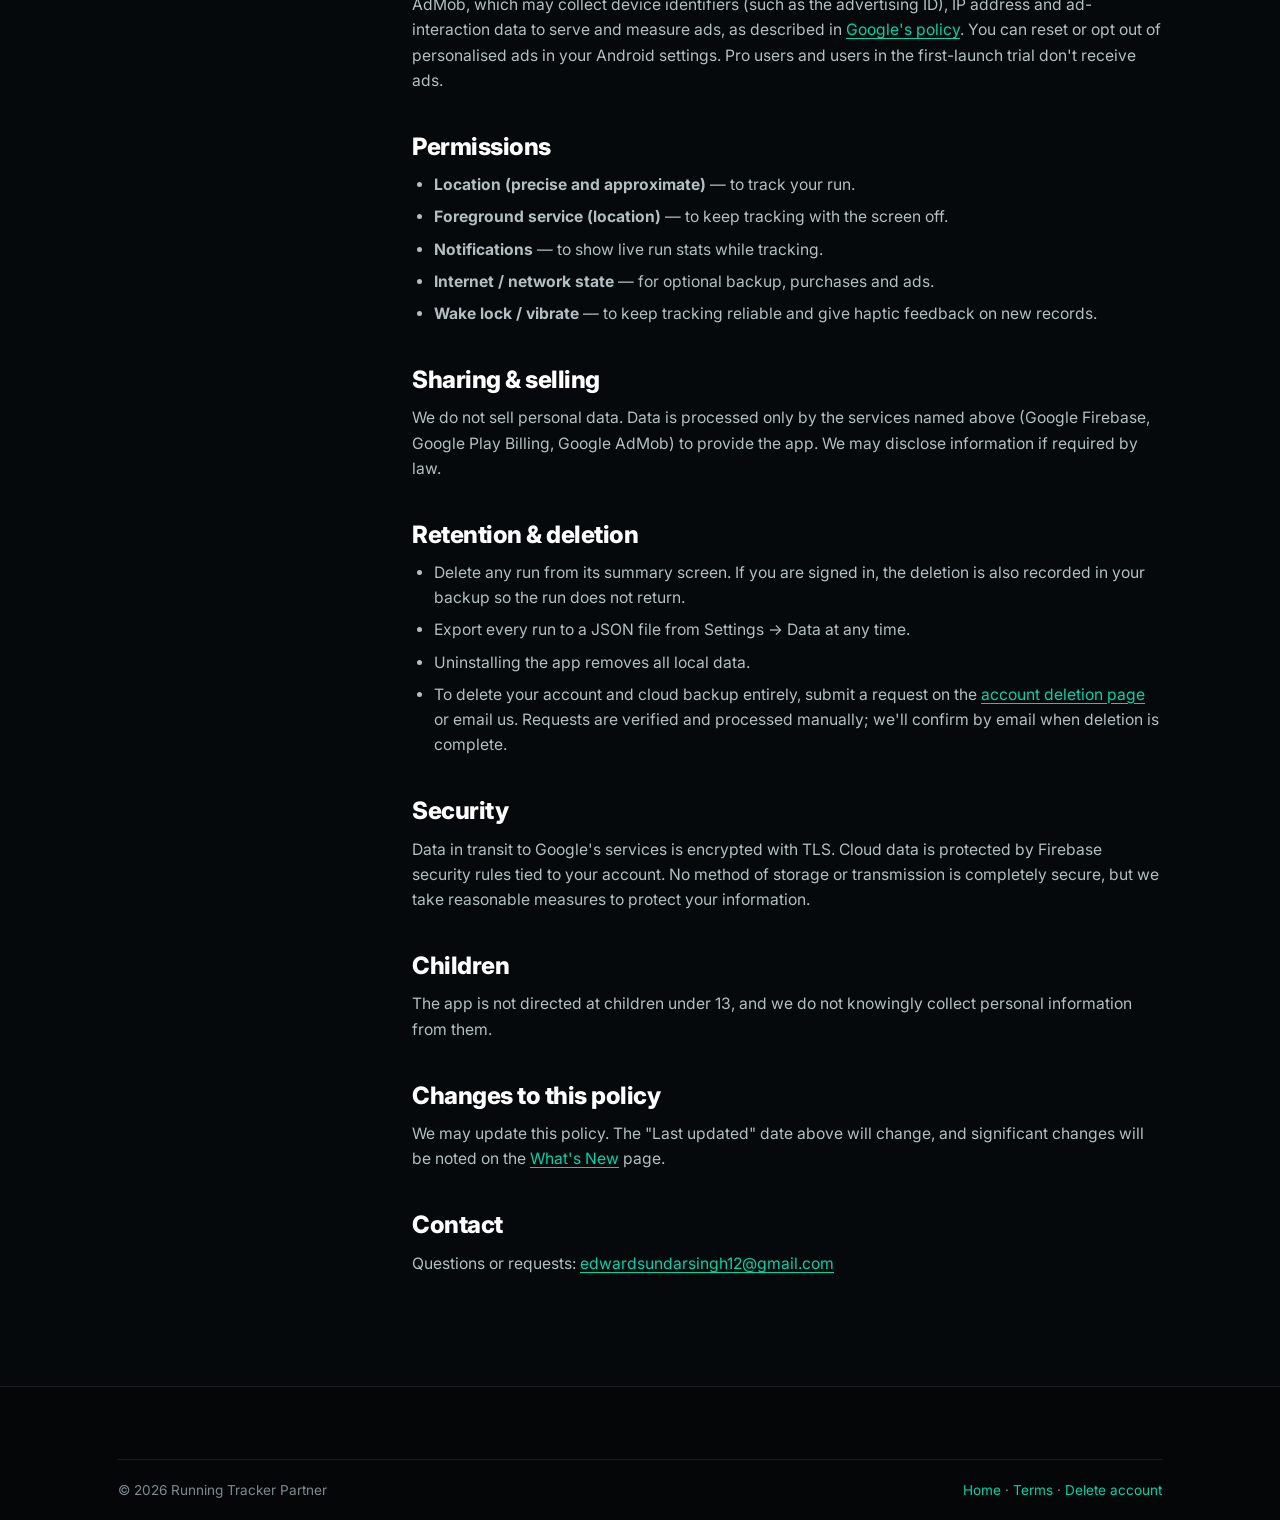
==== commit a80d2bdb: "Add account and data deletion request page Co-Authored-By: Claude Opus 5.5 <noreply@anthropic.com>" ====
--- a/privacy.html
+++ b/privacy.html
@@ -109,7 +109,7 @@
         <li>Delete any run from its summary screen. If you are signed in, the deletion is also recorded in your backup so the run does not return.</li>
         <li>Export every run to a JSON file from Settings → Data at any time.</li>
         <li>Uninstalling the app removes all local data.</li>
-        <li>To delete your cloud backup and account data entirely, email us from the address on your account and we will delete it within 30 days.</li>
+        <li>To delete your account and cloud backup entirely, submit a request on the <a href="delete-account.html">account deletion page</a> or email us. Requests are verified and processed manually; we'll confirm by email when deletion is complete.</li>
       </ul>
 
       <h2 id="security">Security</h2>
@@ -131,7 +131,7 @@
   <div class="container">
     <div class="foot-bottom">
       <span>&copy; <span data-year>2026</span> Running Tracker Partner</span>
-      <span><a href="index.html">Home</a> · <a href="terms.html">Terms</a> · <a href="whats-new.html">What's New</a></span>
+      <span><a href="index.html">Home</a> · <a href="terms.html">Terms</a> · <a href="delete-account.html">Delete account</a></span>
     </div>
   </div>
 </footer>
--- a/styles.css
+++ b/styles.css
@@ -692,3 +692,48 @@
 .inapp footer { display: none; }
 .inapp .page-hero { padding-top: 28px; }
 .inapp .toc { top: 24px; }
+
+/* ---------- Forms (account deletion) ---------- */
+.form {
+  display: grid;
+  gap: 18px;
+  margin-top: 18px;
+  background: var(--card);
+  border: 1px solid var(--border);
+  border-radius: var(--radius);
+  padding: clamp(20px, 4vw, 30px);
+}
+.field { display: grid; gap: 8px; }
+.field label { font-weight: 600; font-size: 0.95rem; }
+.field .opt { color: var(--faint); font-weight: 400; }
+.field input,
+.field textarea {
+  width: 100%;
+  padding: 13px 16px;
+  border-radius: var(--radius-sm);
+  border: 1px solid var(--border);
+  background: rgba(0, 0, 0, 0.25);
+  color: var(--text);
+  font: inherit;
+  font-size: 0.97rem;
+}
+.field textarea { resize: vertical; min-height: 110px; }
+.field input:focus,
+.field textarea:focus { outline: 2px solid var(--primary-deep); border-color: transparent; }
+.field input[aria-invalid="true"] { border-color: #f87171; }
+.field-error { color: #f87171; font-size: 0.88rem; }
+.prose .field-error { color: #f87171; font-size: 0.88rem; }
+.check-field { display: flex; gap: 12px; align-items: flex-start; cursor: pointer; }
+.check-field input { width: 20px; height: 20px; margin-top: 3px; flex: none; accent-color: var(--primary); }
+.check-field span { color: var(--text); font-size: 0.95rem; }
+.prose .form-note { color: var(--faint); font-size: 0.88rem; }
+.form .btn { justify-self: start; }
+.form .btn:disabled { opacity: 0.6; cursor: progress; transform: none; }
+.hp { position: absolute; left: -10000px; width: 1px; height: 1px; overflow: hidden; }
+.form-status {
+  border-radius: var(--radius-sm);
+  padding: 14px 18px;
+  font-size: 0.95rem;
+}
+.form-status.ok { background: rgba(0, 212, 170, 0.1); border: 1px solid rgba(0, 212, 170, 0.35); color: var(--text); }
+.form-status.error { background: rgba(248, 113, 113, 0.1); border: 1px solid rgba(248, 113, 113, 0.4); color: var(--text); }
